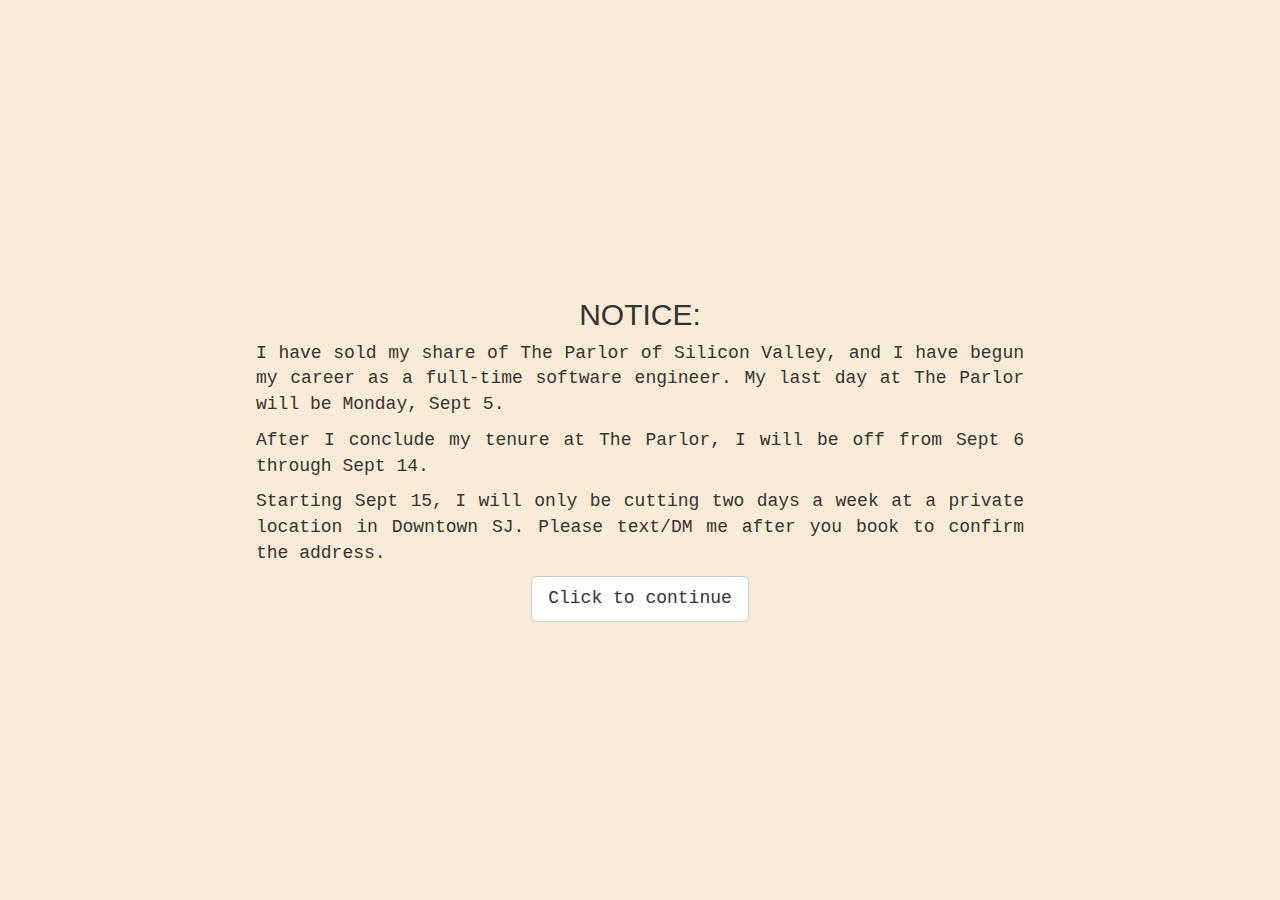
==== appointment.html @ bcfd093d "Client Update" ====
<!DOCTYPE html>
<html lang="en">
  <head>
    <meta charset="utf-8">
    <meta name="viewport" content="width=device-width, initial-scale=1.0">
    <meta name="description" content="">
    <meta name="author" content="">

    <title>Notice</title>

    <link href="css/responsive-notice.css" rel="stylesheet">
    <link href="css/bootstrap.css" rel="stylesheet">
    <link href="css/website.css" rel="stylesheet">
    <link href="font-awesome/css/font-awesome.min.css" rel="stylesheet">

  </head>

  <body style="background-color:antiquewhite;">
    <div>
      <h2>
        NOTICE:
      </h2>
      <p>
          I have sold my share of The Parlor of Silicon Valley,
          and I have begun my career as a full-time software engineer. My last day
          at The Parlor will be Monday, Sept 5.
      </p>
      <p>
          After I conclude my tenure at The Parlor, I will be off from Sept 6 through Sept 14.
      </p>
      <p>
        Starting Sept 15, I will only be cutting two days a week at a private location in Downtown SJ.
        Please text/DM me after you book to confirm the address. 
      </p>
      <a style="text-align: center;" href="https://getsqr.co/maximillian-1" class="btn btn-default btn-lg">Click to continue</a>
    </div>
  </body>





  </html>
---- css/responsive-notice.css ----
/* Global */


body {
    font-family: 'Courier New', Courier, monospace;
    display: flex;
    justify-content: center;
    align-items: center;
    text-align: center;
}

div {
    font-family: 'Courier New', Courier, monospace;
    font-size: large;
    padding: 20%;
}

p {
    text-align: justify;
}

/* Responsive */

@media (max-width: 768px) {
	
    body {
        margin: 0;
        padding: 0;
        background: antiquewhite;
    }

    div{
        padding: 30px;
        color: black;
        font-family: 'Courier New', Courier, monospace;

    }

    h2{
        text-align: center;
        font-size: 7vw;
    }

    p{
        text-align: justify;
        font-size: 4vw;
    }
  }
---- css/website.css ----
/* Global Styles */

html,
body {
  height: 100%;
  width: 100%;
}

.vert-text {
  display: table-cell;
  vertical-align: middle;
  text-align: center;
  color: antiquewhite;
}

.vert-text h1 {
  padding: 0;
  margin: 0;
  font-size: 4.5em;
  font-weight: 700;
  color: antiquewhite;
}

/* Side Menu */

#sidebar-wrapper {
  margin-right: -250px;
  right: 0;
  width: 250px;
  background: #000;
  position: fixed;
  height: 100%;
  overflow-y: auto;
  z-index: 1000;
  -webkit-transition: all 0.4s ease 0s;
  -moz-transition: all 0.4s ease 0s;
  -ms-transition: all 0.4s ease 0s;
  -o-transition: all 0.4s ease 0s;
  transition: all 0.4s ease 0s;
}

.sidebar-nav {
  position: absolute;
  top: 0;
  width: 250px;
  list-style: none;
  margin: 0;
  padding: 0;
}

.sidebar-nav li {
  line-height: 40px;
  text-indent: 20px;
}

.sidebar-nav li a {
  color: #999999;
  display: block;
  text-decoration: none;
}

.sidebar-nav li a:hover {
  color: #fff;
  background: antiquewhite;
  text-decoration: none;
}

.sidebar-nav li a:active,
.sidebar-nav li a:focus {
  text-decoration: none;
}

.sidebar-nav > .sidebar-brand {
  height: 55px;
  line-height: 55px;
  font-size: 18px;
}

.sidebar-nav > .sidebar-brand a {
  color: #999999;
}

.sidebar-nav > .sidebar-brand a:hover {
  color: #fff;
  background: none;
}

#menu-toggle {
  top: 0;
  right: 0;
  position: fixed;
  z-index: 1;
}

#sidebar-wrapper.active {
  right: 250px;
  width: 250px;
  -webkit-transition: all 0.4s ease 0s;
  -moz-transition: all 0.4s ease 0s;
  -ms-transition: all 0.4s ease 0s;
  -o-transition: all 0.4s ease 0s;
  transition: all 0.4s ease 0s;
}

.toggle {
  margin: 5px 5px 0 0;
}

/* Full Page Image Header Area */

.header {
  display: table;
  height: 100%;
  width: 100%;
  position: relative;
  background: url('../img/sitting.jpeg') no-repeat center center fixed; 
  -webkit-background-size: cover;
  -moz-background-size: cover;
  -o-background-size: cover;
  background-size: cover;
}

/* Intro */

.intro {
  padding: 50px 0;
  background-color: #000;
  color: antiquewhite;
}

/* About Me */

.about {
  background: antiquewhite;
  padding: 50px 0;
  color: black;
}

.about-item {
  margin-bottom: 15px;
}

i.about-icon {
  border: 3px solid black;
  border-radius: 50%;
  display: inline-block;
  font-size: 56px;
  width: 140px;
  height: 140px;
  line-height: 136px;
  vertical-align: middle; 
  text-align: center;
}

/* Callout */

.callout {
  color: #ffffff;
  display: table;
  height: 400px;
  width: 100%;
  background: url(../img/hand.jpg) no-repeat center center fixed; 
  -webkit-background-size: cover;
  -moz-background-size: cover;
  -o-background-size: cover;
  background-size: cover;
}


/* Call to Action */

.call-to-action {
  color: black;
  background: antiquewhite;
  padding: 50px 0;
}

.call-to-action .btn {
  margin: 10px;
}

/* Map */

.map {
  height: 500px;
}

/* Footer */

footer {
  padding: 100px 0;
  background-color: antiquewhite;
}

.top-scroll {
  margin-top: 50px;
}

.top-scroll a {
  text-decoration: none;
  color: inherit;
}

i.scroll {
  color: #333333;
}

i.scroll:hover {
  color: #0a5175;
}
/* Responsive */

@media (max-width: 768px) {
	

  .header {
	background: url('../img/sitting.jpeg') no-repeat center center scroll;
  }

  .vert-text  {
  font-size: 60%;
  }

  .callout {
	background: url(../img/hand.jpg) no-repeat center center scroll;
  }

  .map {
	height: 75%;
  }

}
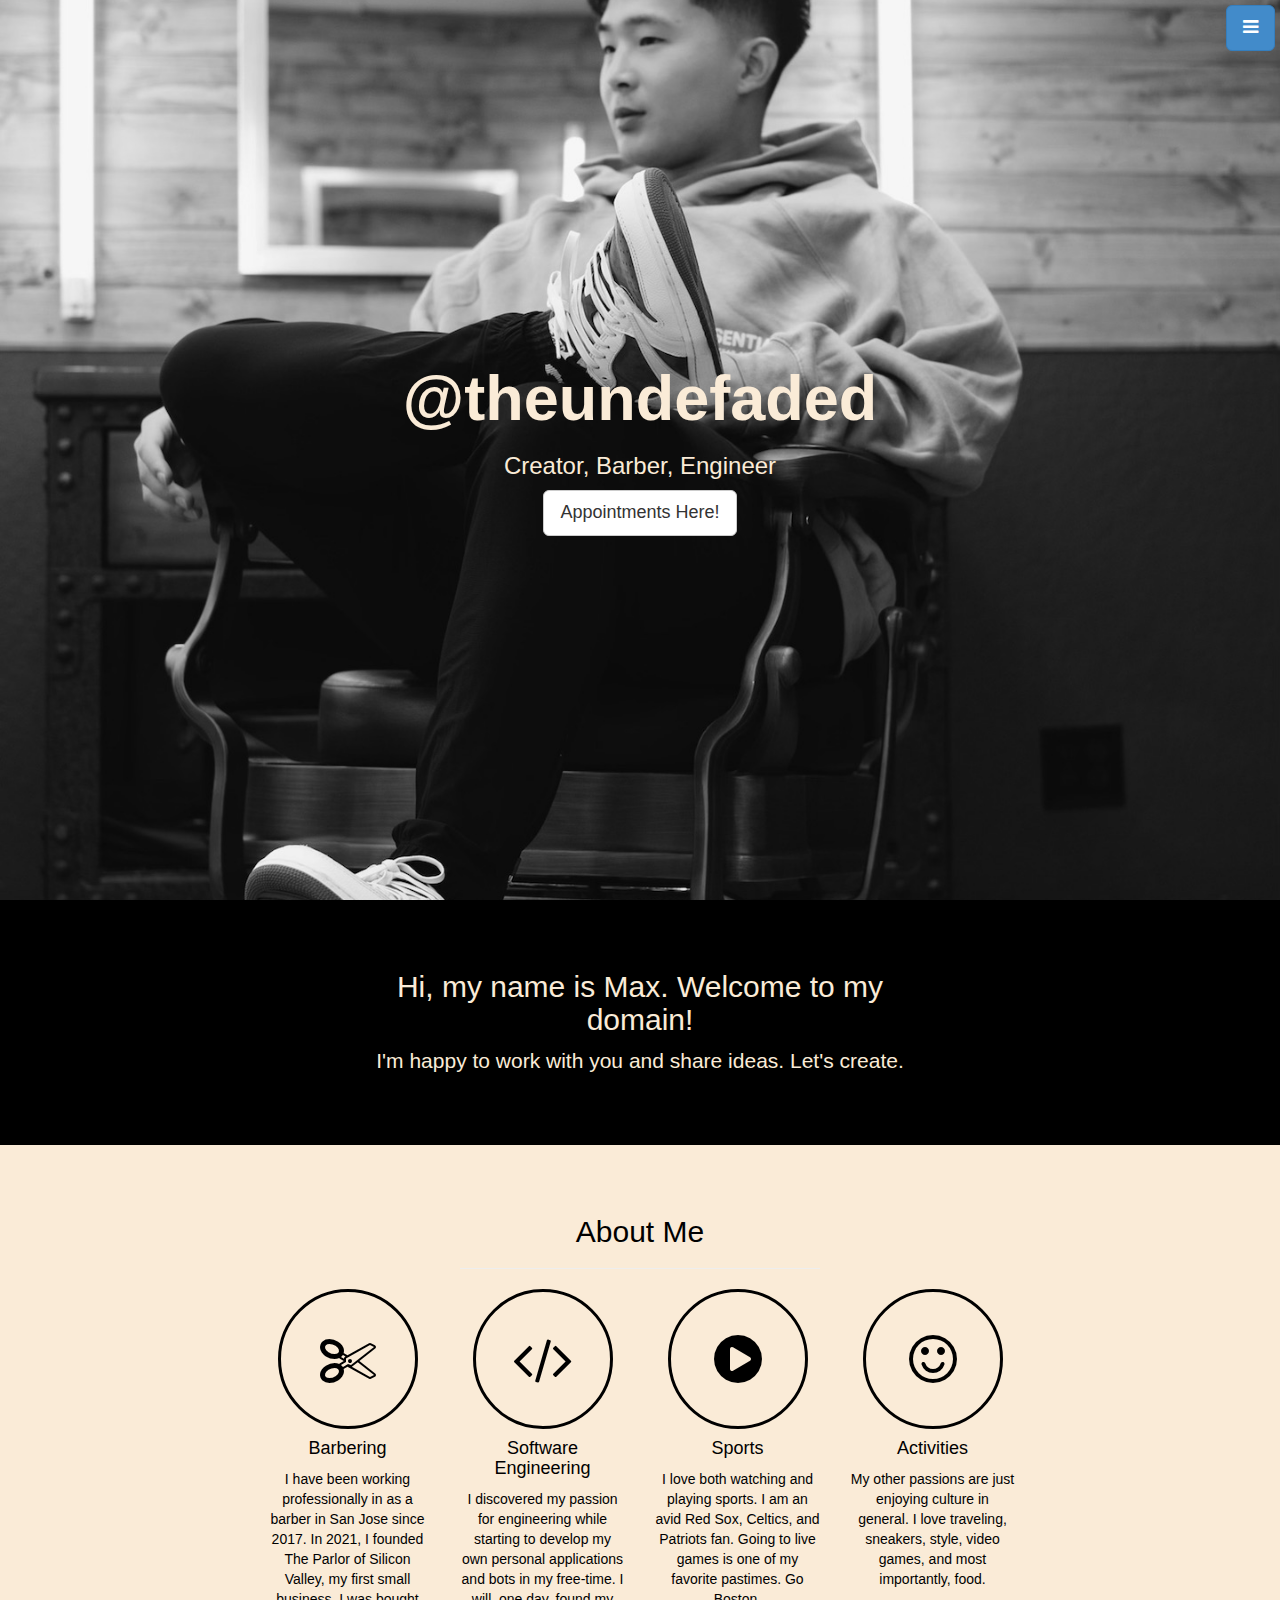
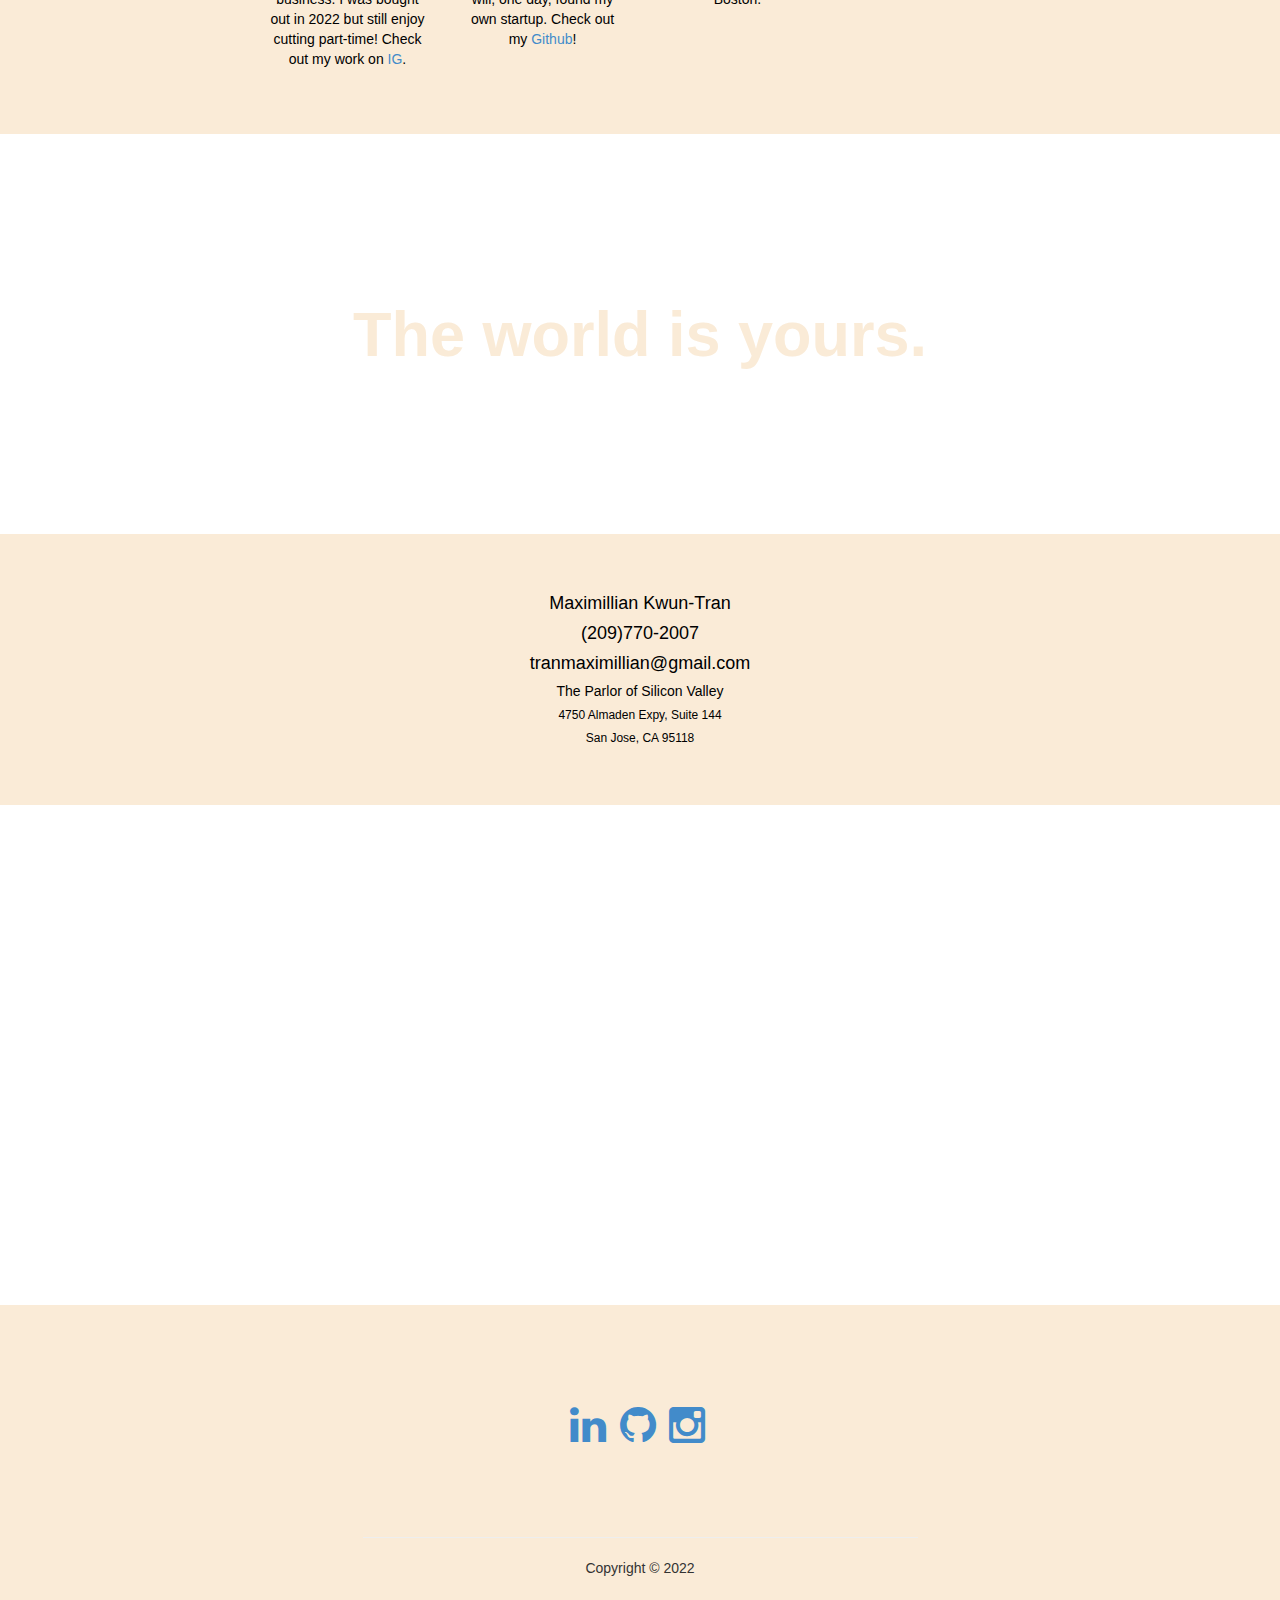
==== commit 76d2175a: "Page switch" ====
--- a/appointment.html
+++ b/appointment.html
@@ -6,38 +6,184 @@
     <meta name="description" content="">
     <meta name="author" content="">
 
-    <title>Notice</title>
+    <title>Max The Creator</title>
 
-    <link href="css/responsive-notice.css" rel="stylesheet">
     <link href="css/bootstrap.css" rel="stylesheet">
     <link href="css/website.css" rel="stylesheet">
     <link href="font-awesome/css/font-awesome.min.css" rel="stylesheet">
 
   </head>
 
-  <body style="background-color:antiquewhite;">
-    <div>
-      <h2>
-        NOTICE:
-      </h2>
-      <p>
-          I have sold my share of The Parlor of Silicon Valley,
-          and I have begun my career as a full-time software engineer. My last day
-          at The Parlor will be Monday, Sept 5.
-      </p>
-      <p>
-          After I conclude my tenure at The Parlor, I will be off from Sept 6 through Sept 14.
-      </p>
-      <p>
-        Starting Sept 15, I will only be cutting two days a week at a private location in Downtown SJ.
-        Please text/DM me after you book to confirm the address. 
-      </p>
-      <a style="text-align: center;" href="https://getsqr.co/maximillian-1" class="btn btn-default btn-lg">Click to continue</a>
+  <body>
+
+    <!-- Side Menu -->
+    <a id="menu-toggle" href="#" class="btn btn-primary btn-lg toggle"><i class="fa fa-bars"></i></a>
+    <div id="sidebar-wrapper">
+      <ul class="sidebar-nav">
+        <a id="menu-close" href="#" class="btn btn-default btn-lg pull-right toggle"><i class="fa fa-times"></i></a>
+        <li class="sidebar-brand"><a href="http://startbootstrap.com">Hello!</a></li>
+        <li><a href="#top">Home</a></li>
+        <li><a href="#intro">Intro</a></li>
+        <li><a href="#about">About Me</a></li>
+        <li><a href="#contact">Contact</a></li>
+      </ul>
     </div>
+    <!-- /Side Menu -->
+  
+    <!-- Full Page Image Header Area -->
+    <div id="top" class="header">
+      <div class="vert-text">
+        <h1>@theundefaded</h1>
+        <h3> Creator, Barber, Engineer</h3>
+        <a href="https://getsqr.co/maximillian-1" class="btn btn-default btn-lg">Appointments Here!</a>
+      </div>
+    </div>
+    <!-- /Full Page Image Header Area -->
+  
+    <!-- Intro -->
+    <div id="intro" class="intro">
+      <div class="container">
+        <div class="row">
+          <div class="col-md-6 col-md-offset-3 text-center">
+            <h2>Hi, my name is Max. Welcome to my domain!</h2>
+            <p class="lead"> I'm happy to work with you and share ideas. Let's create.</p>
+          </div>
+        </div>
+      </div>
+    </div>
+    <!-- /Intro -->
+  
+    <!-- About Me -->
+    <div id="about" class="about">
+      <div class="container">
+        <div class="row">
+          <div class="col-md-4 col-md-offset-4 text-center">
+            <h2>About Me</h2>
+            <hr>
+          </div>
+        </div>
+        <div class="row">
+          <div class="col-md-2 col-md-offset-2 text-center">
+            <div class="about-item">
+              <i class="about-icon fa fa-scissors"></i>
+              <h4>Barbering</h4>
+              <p>I have been working professionally in as a barber in San Jose since 2017. In 2021, I founded The Parlor of Silicon Valley, my first small business. I was bought out in 2022 but still enjoy cutting part-time! Check out my work on <a href="https://www.instagram.com/theundefaded/">IG</a>.</p>
+            </div>
+          </div>
+          <div class="col-md-2 text-center">
+            <div class="about-item">
+              <i class="about-icon fa fa-code"></i>
+              <h4>Software Engineering</h4>
+              <p>I discovered my passion for engineering while starting to develop my own personal applications and bots in my free-time. I will, one day, found my own startup. Check out my <a href="https://github.com/Max-The-Creator">Github</a>!</p>
+            </div>
+          </div>
+          <div class="col-md-2 text-center">
+            <div class="about-item">
+              <i class="about-icon fa fa-play-circle"></i>
+              <h4>Sports</h4>
+              <p>I love both watching and playing sports. I am an avid Red Sox, Celtics, and Patriots fan. Going to live games is one of my favorite pastimes. Go Boston.</p>
+            </div>
+          </div>
+          <div class="col-md-2 text-center">
+            <div class="about-item">
+              <i class="about-icon fa fa-smile-o"></i>
+              <h4>Activities</h4>
+              <p>My other passions are just enjoying culture in general. I love traveling, sneakers, style, video games, and most importantly, food.</p>
+            </div>
+          </div>
+        </div>
+      </div>
+    </div>
+    <!-- /About Me -->
+
+    <!-- Callout -->
+    <div class="callout">
+      <div class="vert-text">
+        <h1>The world is yours.</h1>
+      </div>
+    </div>
+    <!-- /Callout -->
+
+    <!-- Contact -->
+    <div class="call-to-action">
+      <div class="container">
+        <div class="row">
+          <div class="col-md-6 col-md-offset-3 text-center">
+            <h4>Maximillian Kwun-Tran</h4>
+            <h4>(209)770-2007</h4>
+            <h4>tranmaximillian@gmail.com</h4>
+            <h5>The Parlor of Silicon Valley</h5>
+            <h6>4750 Almaden Expy, Suite 144</h6>
+            <h6>San Jose, CA 95118</h6>
+          </div>
+        </div>
+      </div>
+    </div>
+    <!-- /Contact -->
+
+    <!-- Map -->
+    <div id="contact" class="map">
+      <iframe width="100%" height="100%" frameborder="0" scrolling="no" marginheight="0" marginwidth="0" src="https://www.google.com/maps/embed?pb=!1m18!1m12!1m3!1d3175.420638681162!2d-121.87779528384414!3d37.261451279856125!2m3!1f0!2f0!3f0!3m2!1i1024!2i768!4f13.1!3m3!1m2!1s0x808e33658d0eb76f%3A0xe7b40022a830b995!2sThe%20Parlor%20of%20Silicon%20Valley!5e0!3m2!1sen!2sus!4v1660631444373!5m2!1sen!2sus"></iframe><br /><small><a href="https://www.google.com/maps/place/The+Parlor+of+Silicon+Valley/@37.2614513,-121.8777953,17z/data=!3m1!4b1!4m5!3m4!1s0x808e33658d0eb76f:0xe7b40022a830b995!8m2!3d37.2613821!4d-121.875598"></a></small></iframe>
+    </div>
+    <!-- /Map -->
+    
+    <!-- Footer -->
+    <footer>
+      <div class="container">
+        <div class="row">
+          <div class="col-md-6 col-md-offset-3 text-center">
+            <ul class="list-inline">
+              <li><a href="https://www.linkedin.com/in/maximillian-kwun-tran-850946116/" class="fa fa-linkedin fa-3x"></a></li>
+              <li><a href="https://github.com/Max-The-Creator" class="fa fa-github fa-3x"></a></li>
+              <li><a href="https://www.instagram.com/theundefaded/" class="fa fa-instagram fa-3x"></a></li>
+            </ul>
+            <div class="top-scroll">
+              <a href="#top"><i class="fa fa-circle-arrow-up scroll fa-4x"></i></a>
+            </div>
+            <hr>
+            <p>Copyright &copy; 2022</p>
+          </div>
+        </div>
+      </div>
+    </footer>
+    <!-- /Footer -->
+
+    <!-- JavaScript -->
+    <script src="js/jquery-1.10.2.js"></script>
+    <script src="js/bootstrap.js"></script>
+
+    <!-- Scrolling and Menu -->
+    <script>
+        $("#menu-close").click(function(e) {
+            e.preventDefault();
+            $("#sidebar-wrapper").toggleClass("active");
+        });
+    </script>
+    <script>
+        $("#menu-toggle").click(function(e) {
+            e.preventDefault();
+            $("#sidebar-wrapper").toggleClass("active");
+        });
+    </script>
+    <script>
+      $(function() {
+        $('a[href*=#]:not([href=#])').click(function() {
+          if (location.pathname.replace(/^\//,'') == this.pathname.replace(/^\//,'') 
+            || location.hostname == this.hostname) {
+
+            var target = $(this.hash);
+            target = target.length ? target : $('[name=' + this.hash.slice(1) +']');
+            if (target.length) {
+              $('html,body').animate({
+                scrollTop: target.offset().top
+              }, 1000);
+              return false;
+            }
+          }
+        });
+      });
+    </script>
+
   </body>
 
-
-
-
-
-  </html>+</html>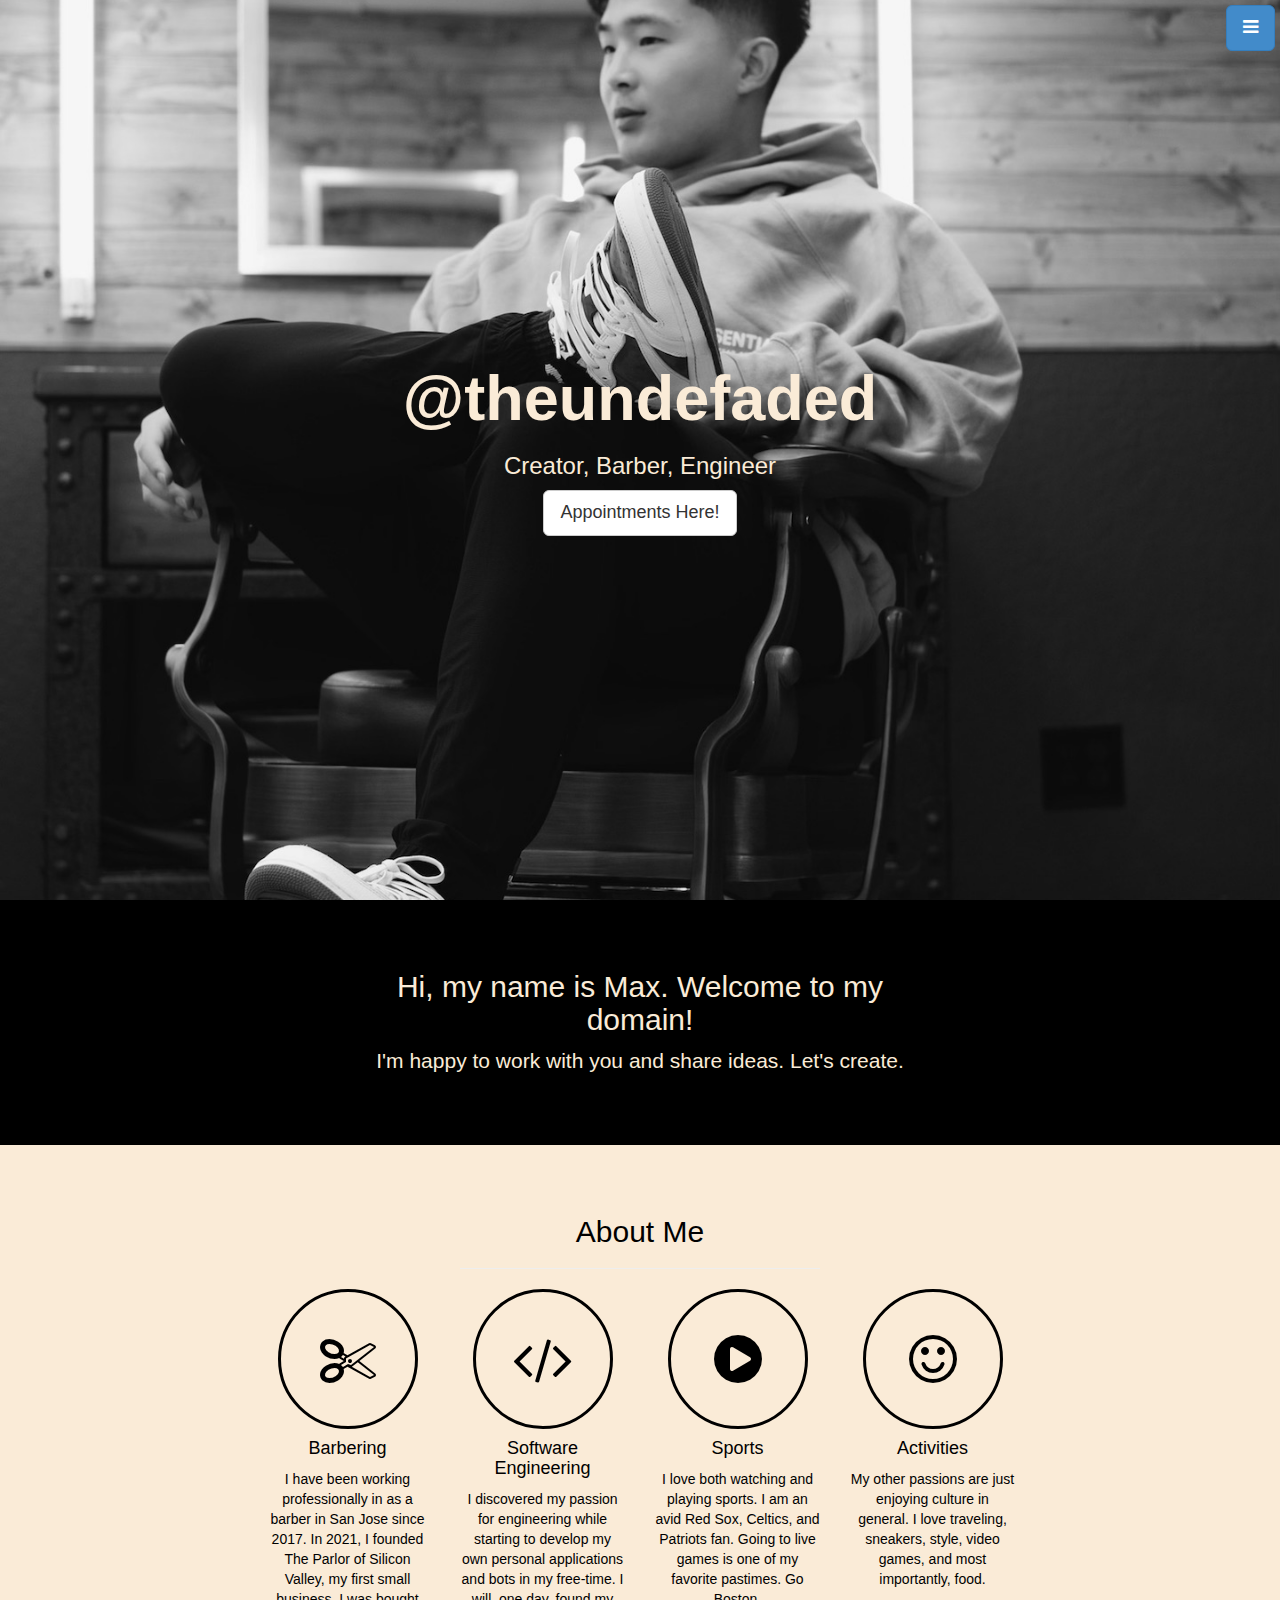
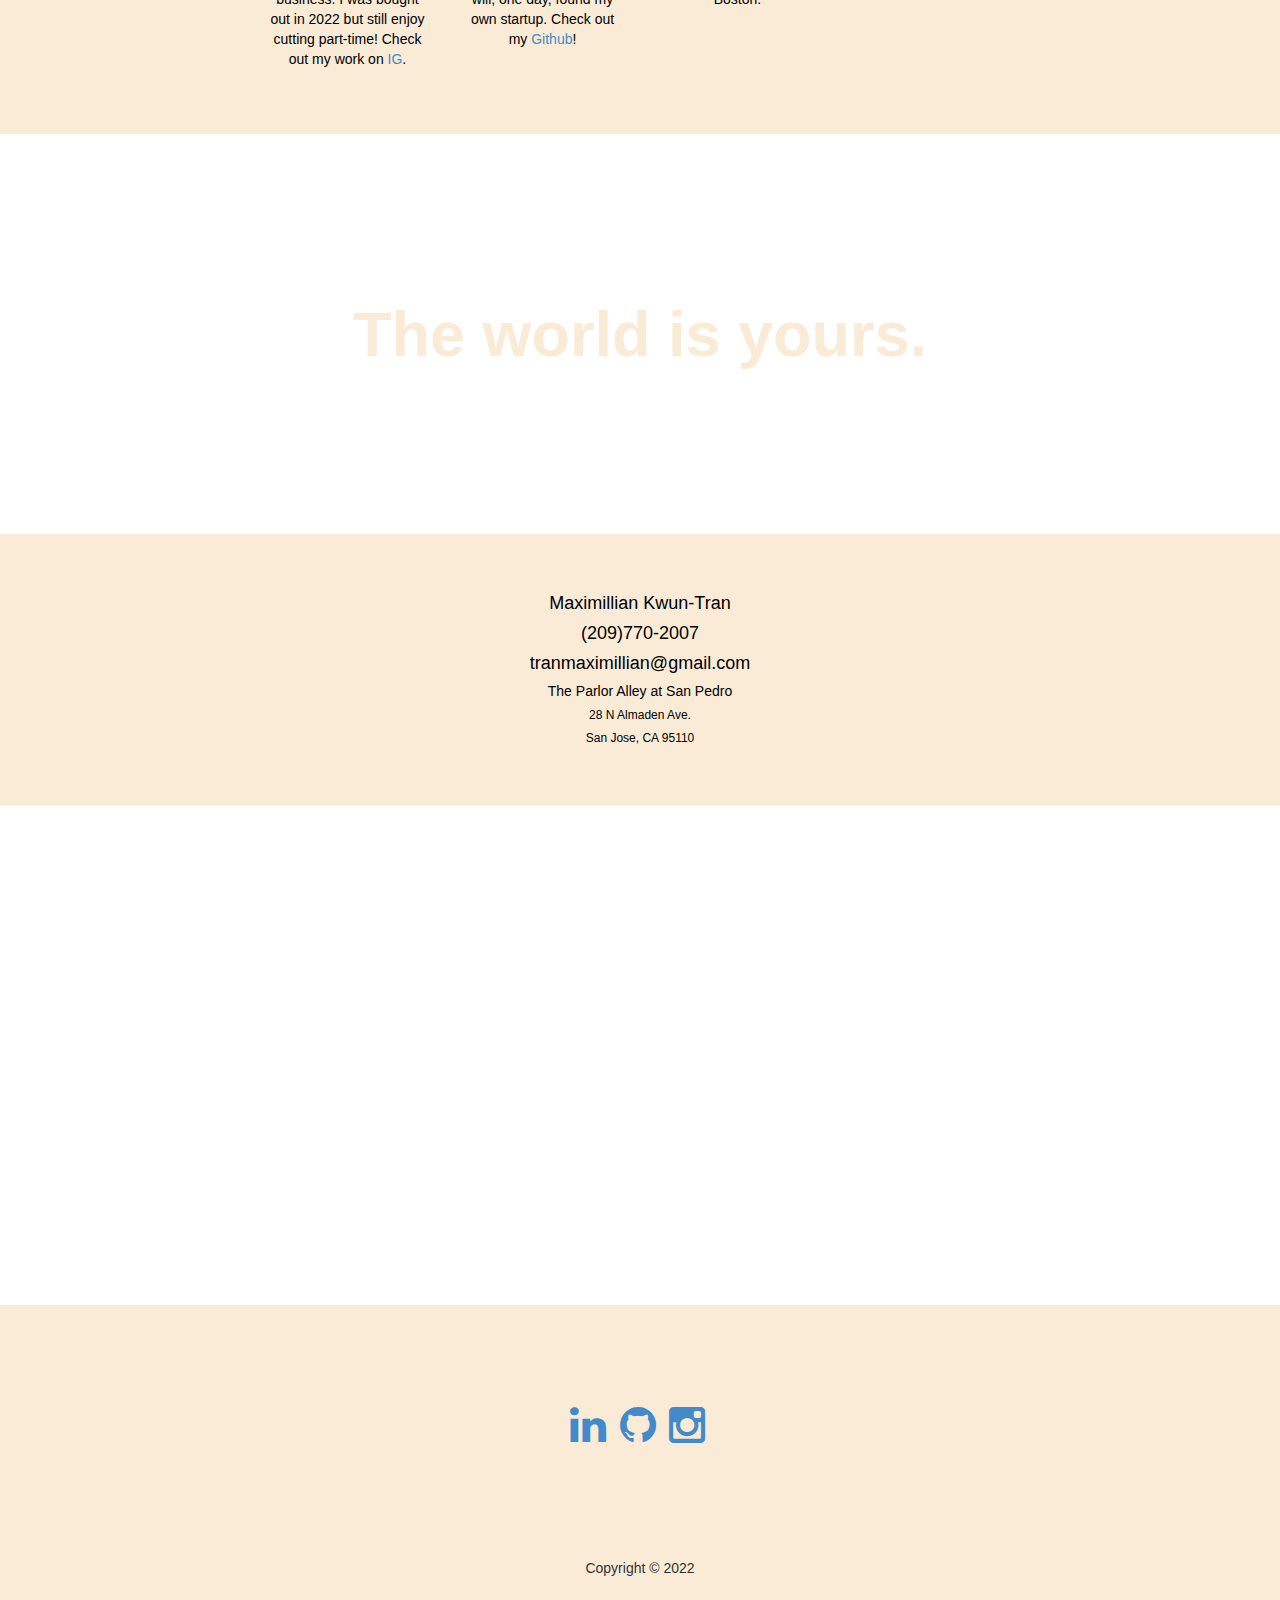
==== commit fb0ee7db: "Update Address" ====
--- a/appointment.html
+++ b/appointment.html
@@ -35,7 +35,7 @@
       <div class="vert-text">
         <h1>@theundefaded</h1>
         <h3> Creator, Barber, Engineer</h3>
-        <a href="https://getsqr.co/maximillian-1" class="btn btn-default btn-lg">Appointments Here!</a>
+        <a href="temp.html" class="btn btn-default btn-lg">Appointments Here!</a>
       </div>
     </div>
     <!-- /Full Page Image Header Area -->
@@ -112,9 +112,9 @@
             <h4>Maximillian Kwun-Tran</h4>
             <h4>(209)770-2007</h4>
             <h4>tranmaximillian@gmail.com</h4>
-            <h5>The Parlor of Silicon Valley</h5>
-            <h6>4750 Almaden Expy, Suite 144</h6>
-            <h6>San Jose, CA 95118</h6>
+            <h5>The Parlor Alley at San Pedro</h5>
+            <h6>28 N Almaden Ave.</h6>
+            <h6>San Jose, CA 95110</h6>
           </div>
         </div>
       </div>
@@ -123,7 +123,7 @@
 
     <!-- Map -->
     <div id="contact" class="map">
-      <iframe width="100%" height="100%" frameborder="0" scrolling="no" marginheight="0" marginwidth="0" src="https://www.google.com/maps/embed?pb=!1m18!1m12!1m3!1d3175.420638681162!2d-121.87779528384414!3d37.261451279856125!2m3!1f0!2f0!3f0!3m2!1i1024!2i768!4f13.1!3m3!1m2!1s0x808e33658d0eb76f%3A0xe7b40022a830b995!2sThe%20Parlor%20of%20Silicon%20Valley!5e0!3m2!1sen!2sus!4v1660631444373!5m2!1sen!2sus"></iframe><br /><small><a href="https://www.google.com/maps/place/The+Parlor+of+Silicon+Valley/@37.2614513,-121.8777953,17z/data=!3m1!4b1!4m5!3m4!1s0x808e33658d0eb76f:0xe7b40022a830b995!8m2!3d37.2613821!4d-121.875598"></a></small></iframe>
+      <iframe width="100%" height="100%" frameborder="0" scrolling="no" marginheight="0" marginwidth="0" src="https://www.google.com/maps/embed?pb=!1m18!1m12!1m3!1d375.364272400602!2d-121.89425583005348!3d37.33539649917145!2m3!1f0!2f0!3f0!3m2!1i1024!2i768!4f13.1!3m3!1m2!1s0x808fcd94f600431b%3A0x35ed8a2bc87fba81!2sModera%20San%20Pedro%20Square!5e0!3m2!1sen!2sus!4v1662012801675!5m2!1sen!2sus"></iframe><br /><small><a href="https://www.google.com/maps/place/Modera+San+Pedro+Square/@37.3353965,-121.8942558,20.08z/data=!4m8!1m2!2m1!1sthe+alley+at+san+pedro+square!3m4!1s0x808fcd94f600431b:0x35ed8a2bc87fba81!8m2!3d37.3353712!4d-121.8939199"></a></small></iframe>
     </div>
     <!-- /Map -->
     
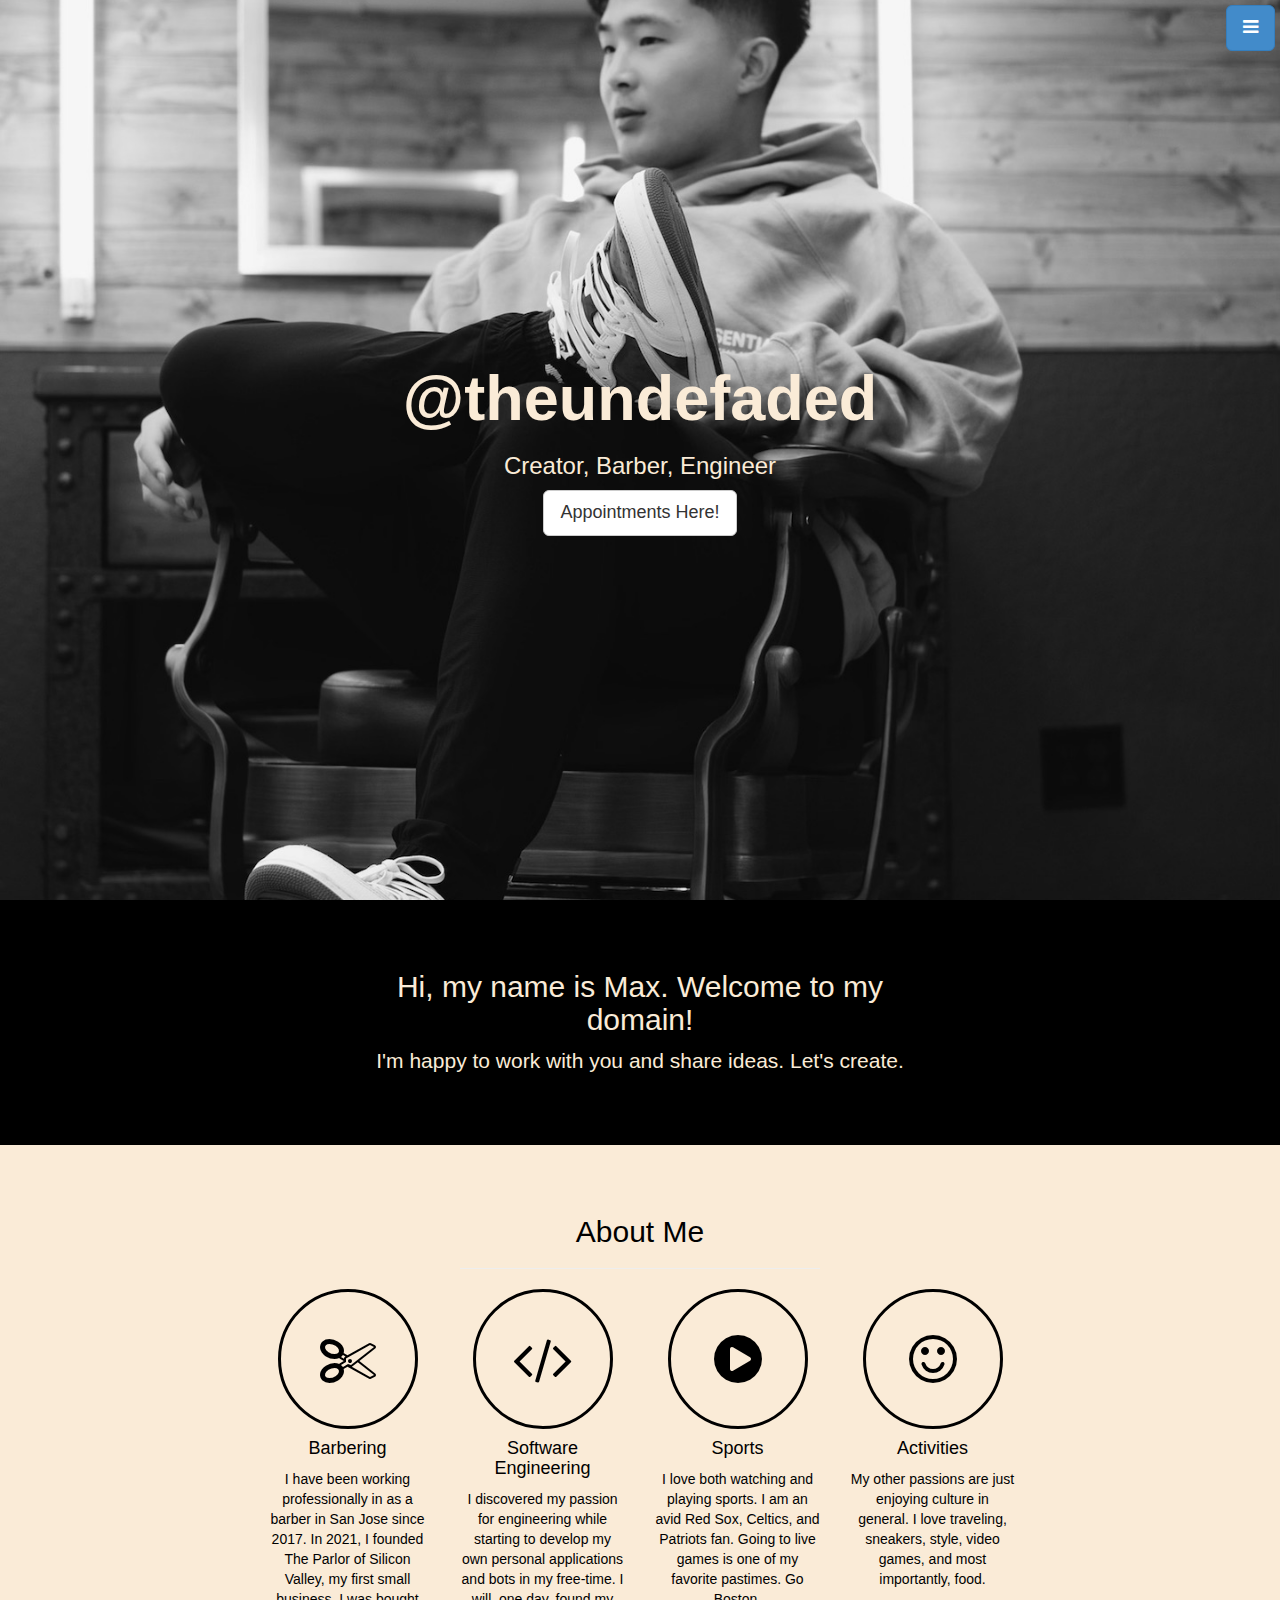
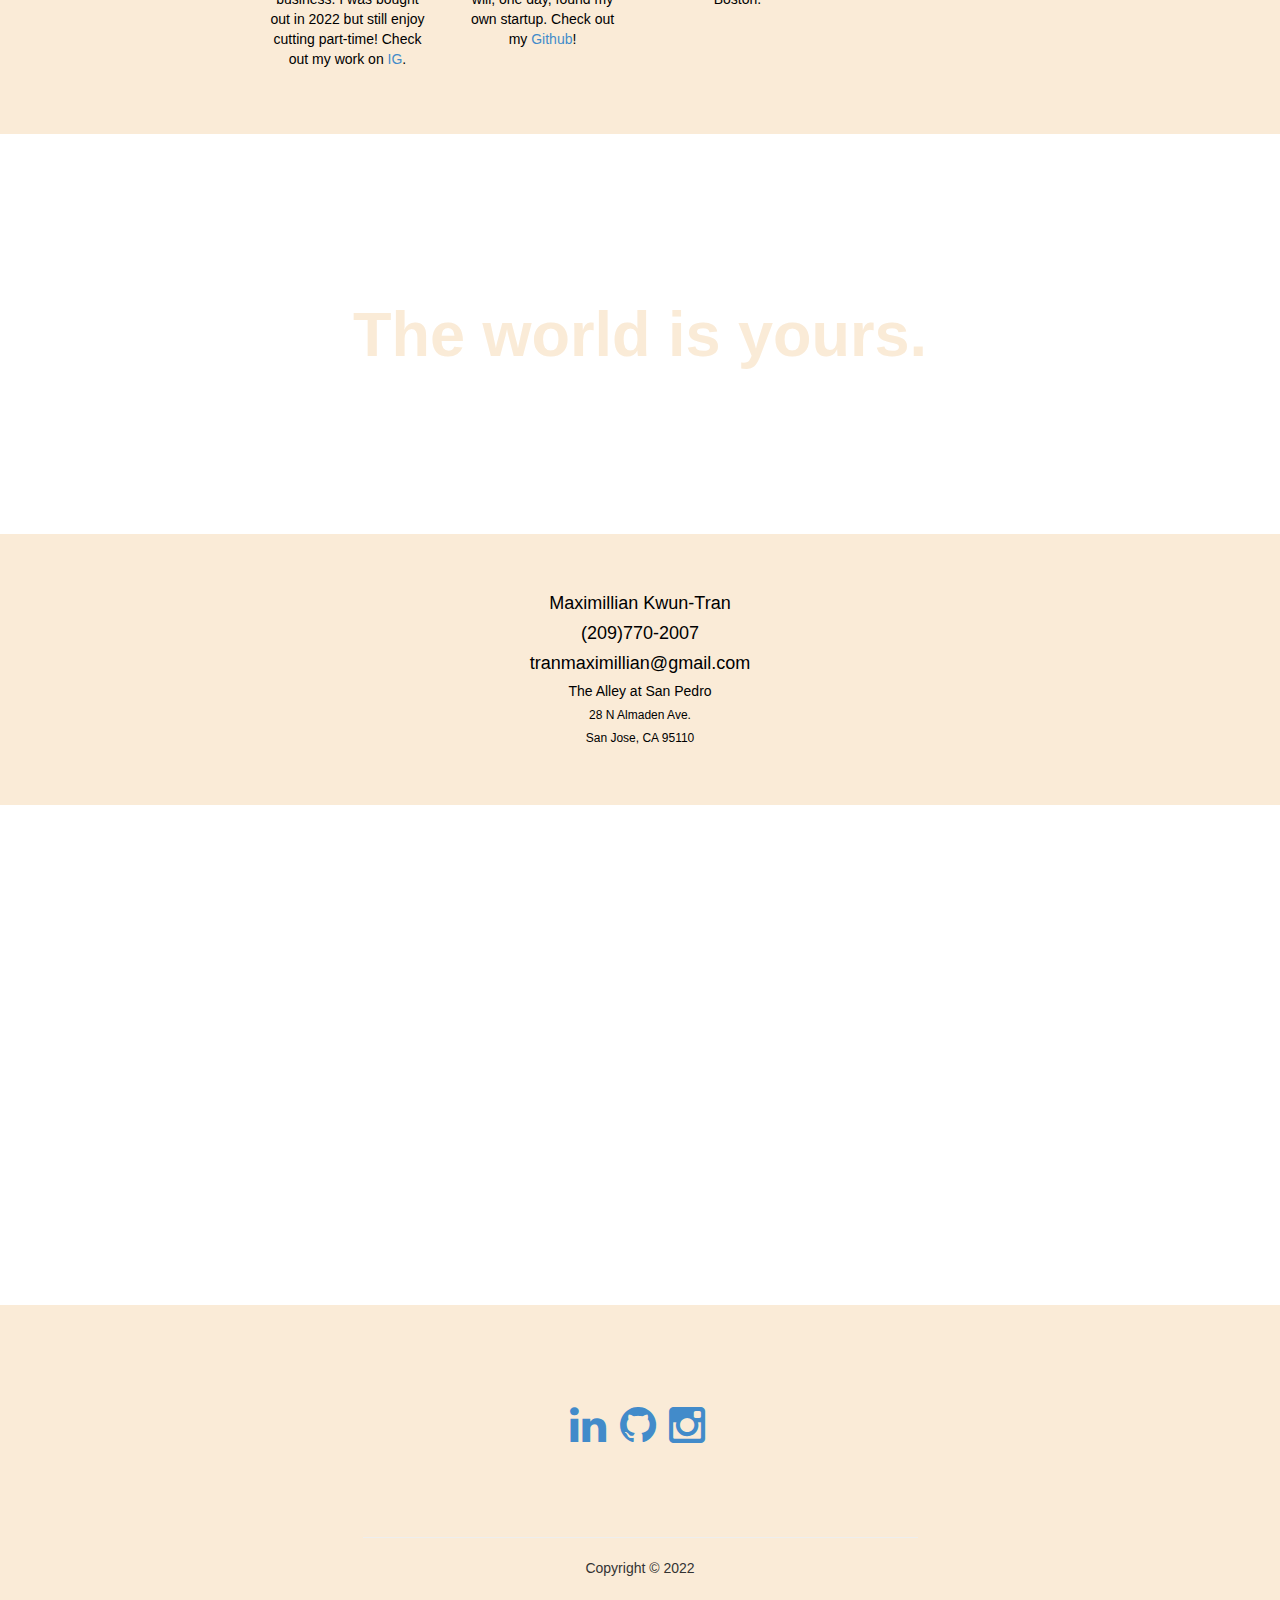
==== commit 98a4d4f9: "Typo" ====
--- a/appointment.html
+++ b/appointment.html
@@ -112,7 +112,7 @@
             <h4>Maximillian Kwun-Tran</h4>
             <h4>(209)770-2007</h4>
             <h4>tranmaximillian@gmail.com</h4>
-            <h5>The Parlor Alley at San Pedro</h5>
+            <h5>The Alley at San Pedro</h5>
             <h6>28 N Almaden Ave.</h6>
             <h6>San Jose, CA 95110</h6>
           </div>
